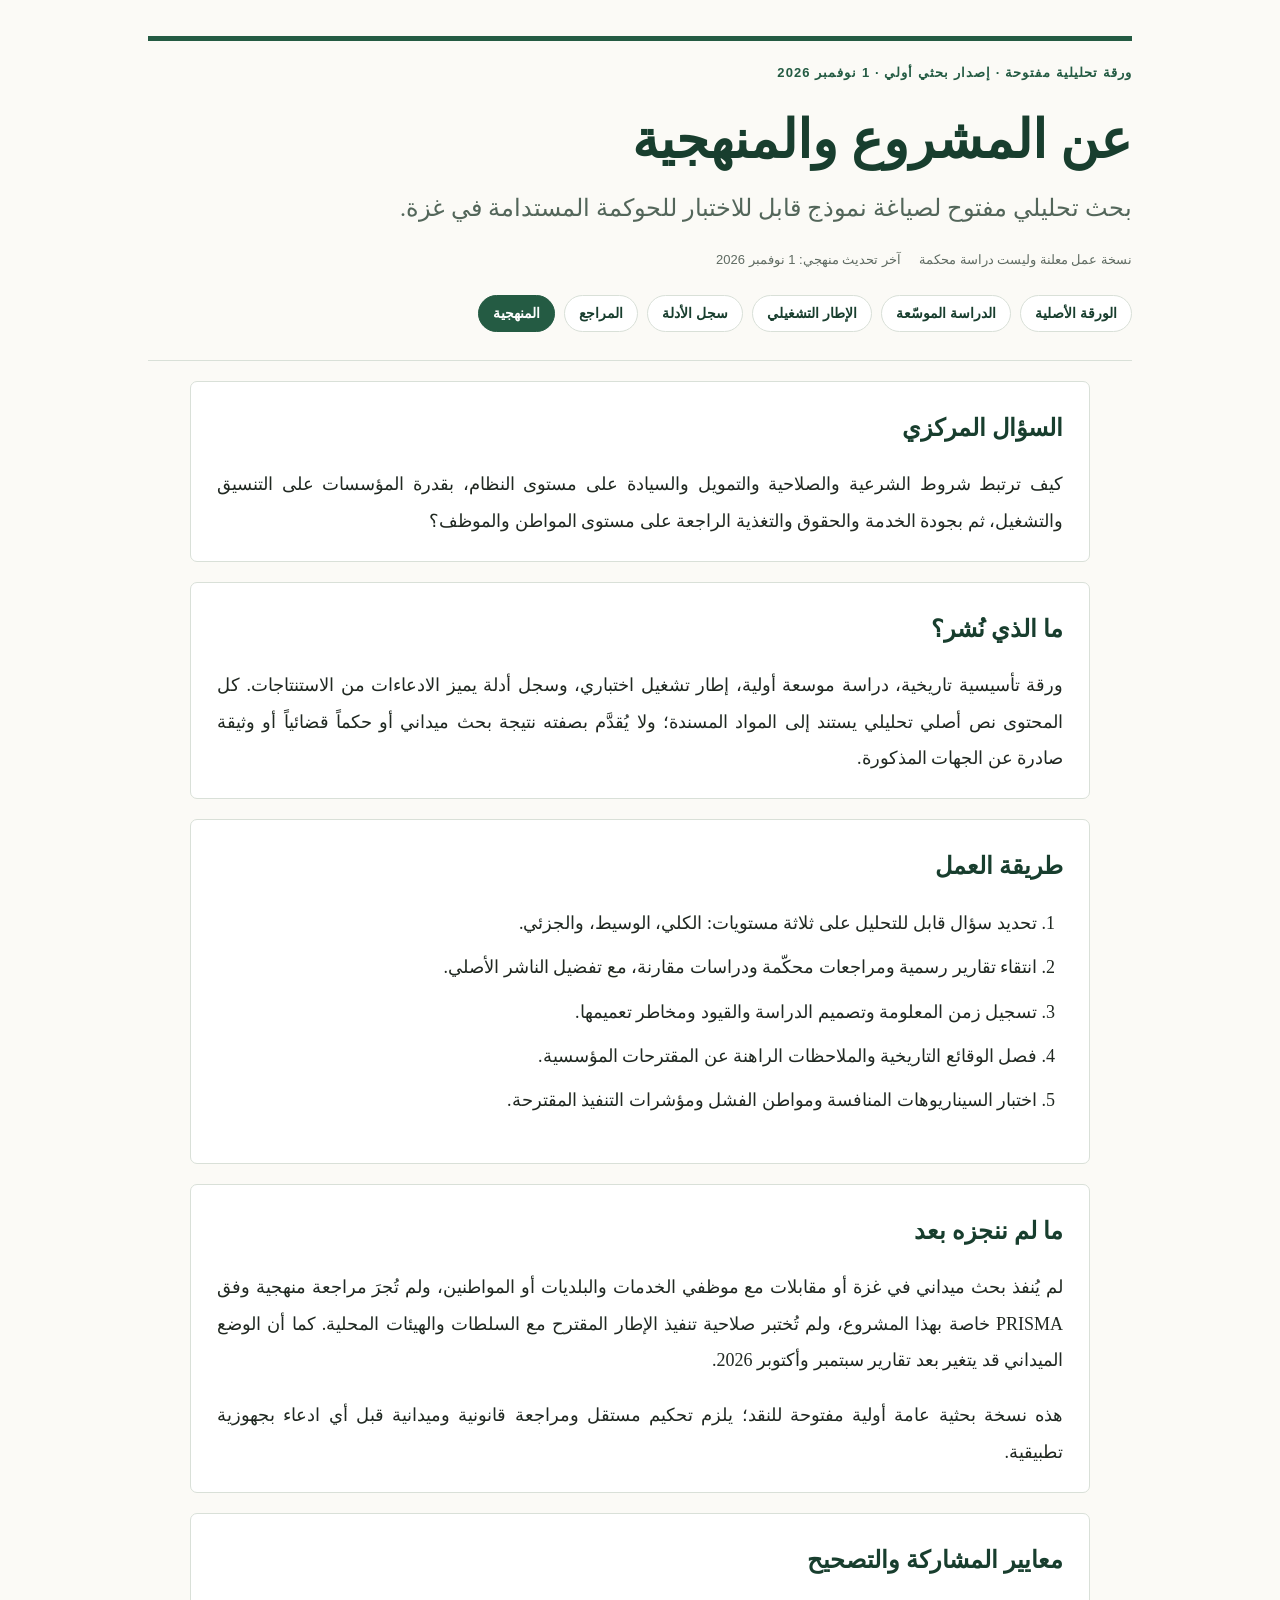
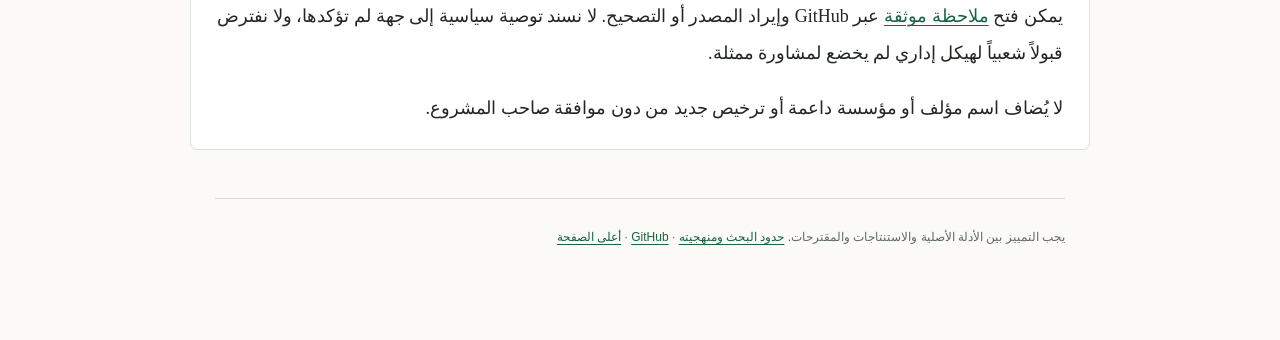
==== about.html @ b61ddbea "Publish research edition: about.html" ====
<!DOCTYPE html><html lang="ar" dir="rtl"><head>
<meta charset="UTF-8"><meta name="viewport" content="width=device-width, initial-scale=1.0">
<meta name="description" content="بحث تحليلي مفتوح لصياغة نموذج قابل للاختبار للحوكمة المستدامة في غزة."><meta name="color-scheme" content="light">
<meta property="og:type" content="article"><meta property="og:locale" content="ar_AR">
<meta property="og:title" content="عن المشروع والمنهجية">
<title>عن المشروع والمنهجية | غزة – الحوكمة المستدامة</title>
<link rel="stylesheet" href="assets/site.css"></head>
<body class="subpage" id="top"><div class="page-shell">
<header class="masthead"><p class="eyebrow">ورقة تحليلية مفتوحة · إصدار بحثي أولي · 1 نوفمبر 2026</p><h1>عن المشروع والمنهجية</h1><p class="subtitle">بحث تحليلي مفتوح لصياغة نموذج قابل للاختبار للحوكمة المستدامة في غزة.</p>
<div class="meta"><span>نسخة عمل معلنة وليست دراسة محكمة</span><span>آخر تحديث منهجي: 1 نوفمبر 2026</span></div></header>
<nav class="site-nav" aria-label="أقسام المشروع">
<a href="index.html">الورقة الأصلية</a>
<a href="governance.html">الدراسة الموسّعة</a>
<a href="roadmap.html">الإطار التشغيلي</a>
<a href="evidence.html">سجل الأدلة</a>
<a href="references.html">المراجع</a>
<a href="about.html" aria-current="page">المنهجية</a>
</nav><main><article><section class="content-panel"><h2>السؤال المركزي</h2><p>كيف ترتبط شروط الشرعية والصلاحية والتمويل والسيادة على مستوى النظام، بقدرة المؤسسات على التنسيق والتشغيل، ثم بجودة الخدمة والحقوق والتغذية الراجعة على مستوى المواطن والموظف؟</p></section>
<section class="content-panel"><h2>ما الذي نُشر؟</h2><p>ورقة تأسيسية تاريخية، دراسة موسعة أولية، إطار تشغيل اختباري، وسجل أدلة يميز الادعاءات من الاستنتاجات. كل المحتوى نص أصلي تحليلي يستند إلى المواد المسندة؛ ولا يُقدَّم بصفته نتيجة بحث ميداني أو حكماً قضائياً أو وثيقة صادرة عن الجهات المذكورة.</p></section>
<section class="content-panel"><h2>طريقة العمل</h2><ol><li>تحديد سؤال قابل للتحليل على ثلاثة مستويات: الكلي، الوسيط، والجزئي.</li><li>انتقاء تقارير رسمية ومراجعات محكّمة ودراسات مقارنة، مع تفضيل الناشر الأصلي.</li><li>تسجيل زمن المعلومة وتصميم الدراسة والقيود ومخاطر تعميمها.</li><li>فصل الوقائع التاريخية والملاحظات الراهنة عن المقترحات المؤسسية.</li><li>اختبار السيناريوهات المنافسة ومواطن الفشل ومؤشرات التنفيذ المقترحة.</li></ol></section>
<section class="content-panel"><h2>ما لم ننجزه بعد</h2><p>لم يُنفذ بحث ميداني في غزة أو مقابلات مع موظفي الخدمات والبلديات أو المواطنين، ولم تُجرَ مراجعة منهجية وفق PRISMA خاصة بهذا المشروع، ولم تُختبر صلاحية تنفيذ الإطار المقترح مع السلطات والهيئات المحلية. كما أن الوضع الميداني قد يتغير بعد تقارير سبتمبر وأكتوبر 2026.</p><p>هذه نسخة بحثية عامة أولية مفتوحة للنقد؛ يلزم تحكيم مستقل ومراجعة قانونية وميدانية قبل أي ادعاء بجهوزية تطبيقية.</p></section>
<section class="content-panel"><h2>معايير المشاركة والتصحيح</h2><p>يمكن فتح <a href="https://github.com/ibrahimhjkh-bot/gaza-foundational-institutional-capacity/issues/new">ملاحظة موثقة</a> عبر GitHub وإيراد المصدر أو التصحيح. لا نسند توصية سياسية إلى جهة لم تؤكدها، ولا نفترض قبولاً شعبياً لهيكل إداري لم يخضع لمشاورة ممثلة.</p><p>لا يُضاف اسم مؤلف أو مؤسسة داعمة أو ترخيص جديد من دون موافقة صاحب المشروع.</p></section></article></main>
<footer><p>يجب التمييز بين الأدلة الأصلية والاستنتاجات والمقترحات. <a href="about.html">حدود البحث ومنهجيته</a> · <a href="https://github.com/ibrahimhjkh-bot/gaza-foundational-institutional-capacity">GitHub</a> · <a href="#top">أعلى الصفحة</a></p></footer></div></body></html>
---- assets/site.css ----
:root {
      --ink: #202821;
      --muted: #5f6b62;
      --green: #245b43;
      --green-dark: #183e2e;
      --green-soft: #eaf1eb;
      --paper: #fbfaf6;
      --line: #d9e0d8;
      --link: #176342;
      --accent: #b58b4b;
      --white: #fff;
    }
    * { box-sizing: border-box; }
    html { scroll-behavior: smooth; }
    body {
      margin: 0;
      background: var(--paper);
      color: var(--ink);
      font-family: "Noto Naskh Arabic", "Amiri", "Geeza Pro", "Tahoma", serif;
      line-height: 2.02;
      font-size: 18px;
      text-rendering: optimizeLegibility;
    }
    a { color: var(--link); text-decoration-thickness: 1px; text-underline-offset: 3px; }
    a:hover { color: var(--green-dark); }
    .page-shell { max-width: 1040px; margin: 0 auto; padding: 36px 28px 80px; }
    .masthead {
      border-top: 5px solid var(--green);
      padding-top: 22px;
      margin-bottom: 42px;
    }
    .eyebrow {
      color: var(--green);
      font: 700 13px/1.6 Arial, sans-serif;
      letter-spacing: .08em;
      margin: 0 0 18px;
    }
    h1 {
      color: var(--green-dark);
      font-size: clamp(34px, 5vw, 53px);
      line-height: 1.45;
      font-weight: 800;
      margin: 0 0 8px;
    }
    .subtitle {
      color: #53665a;
      font-size: clamp(19px, 2.3vw, 24px);
      line-height: 1.8;
      margin: 0;
      max-width: 850px;
    }
    .meta {
      margin-top: 20px;
      color: var(--muted);
      font: 13px/1.6 Arial, sans-serif;
      display: flex;
      flex-wrap: wrap;
      gap: 8px 18px;
    }
    .thesis {
      border-right: 4px solid var(--accent);
      background: var(--green-soft);
      padding: 20px 24px;
      margin: 30px 0 34px;
      color: #26372b;
      font-size: 19px;
    }
    .thesis strong { color: var(--green-dark); }
    .toc {
      border: 1px solid var(--line);
      background: #fff;
      padding: 22px 26px;
      margin: 0 0 44px;
      border-radius: 7px;
    }
    .toc h2 { font-size: 21px; margin: 0 0 12px; color: var(--green-dark); }
    .toc ol { margin: 0; padding-right: 22px; columns: 2; column-gap: 44px; }
    .toc li { break-inside: avoid; margin: 3px 0; font-size: 16px; }
    article { max-width: 850px; margin: 0 auto; }
    article p { margin: 0 0 19px; text-align: justify; }
    h2.section-title {
      color: var(--green-dark);
      font-size: 29px;
      line-height: 1.55;
      margin: 55px 0 20px;
      padding-bottom: 10px;
      border-bottom: 1px solid var(--line);
      scroll-margin-top: 24px;
    }
    h3 {
      color: var(--green);
      font-size: 22px;
      line-height: 1.65;
      margin: 31px 0 12px;
      scroll-margin-top: 24px;
    }
    h4 { color: var(--green-dark); font-size: 19px; margin: 24px 0 8px; }
    ul, ol { padding-right: 26px; margin: 8px 0 22px; }
    li { margin: 7px 0; }
    .key-sentence {
      font-weight: 700;
      color: var(--green-dark);
      border-right: 3px solid var(--green);
      padding: 10px 18px 10px 0;
      margin: 24px 0;
    }
    .citation {
      white-space: nowrap;
      font: 700 12px/1 Arial, sans-serif;
      vertical-align: super;
      margin: 0 2px;
    }
    .citation a { text-decoration: none; border-bottom: 1px dotted var(--link); }
    .citation a:hover { border-bottom-style: solid; }
    .note {
      padding: 14px 18px;
      background: #f3f4ef;
      border: 1px solid var(--line);
      border-radius: 5px;
      margin: 22px 0;
      color: #4a564d;
      font-size: 15px;
    }
    .metrics {
      width: 100%;
      border-collapse: collapse;
      margin: 20px 0 28px;
      font-size: 16px;
      background: #fff;
    }
    .metrics th, .metrics td {
      border: 1px solid var(--line);
      padding: 10px 13px;
      text-align: right;
      vertical-align: top;
    }
    .metrics th { background: var(--green-soft); color: var(--green-dark); }
    .references {
      margin-top: 64px;
      padding-top: 26px;
      border-top: 4px solid var(--green);
    }
    .references h2 { color: var(--green-dark); font-size: 30px; margin: 0 0 8px; }
    .references-intro { color: var(--muted); font-size: 15px; margin-bottom: 24px; }
    .ref-list { list-style: none; padding: 0; margin: 0; }
    .ref-list li {
      padding: 16px 18px;
      margin: 0 0 12px;
      border: 1px solid var(--line);
      background: #fff;
      border-radius: 6px;
      scroll-margin-top: 20px;
      font-size: 15px;
      line-height: 1.85;
    }
    .ref-number { color: var(--green); font: 700 14px Arial, sans-serif; margin-left: 5px; }
    .ref-type {
      display: inline-block;
      color: #58675e;
      background: #f0f3ef;
      border-radius: 3px;
      padding: 1px 7px;
      font: 12px/1.8 Arial, sans-serif;
      margin: 0 4px 4px 0;
    }
    .ref-title { font-weight: 700; }
    .ref-meta { color: var(--muted); }
    .ref-links { margin-top: 5px; font-family: Arial, sans-serif; font-size: 13px; }
    .backlinks { margin-right: 10px; white-space: nowrap; }
    .backlinks a { text-decoration: none; margin-left: 5px; font-size: 13px; }
    .method-note { margin-top: 32px; padding: 18px 20px; background: #fff; border: 1px dashed #b8c7ba; font-size: 15px; }
    footer {
      max-width: 850px;
      margin: 48px auto 0;
      border-top: 1px solid var(--line);
      padding-top: 16px;
      color: var(--muted);
      font: 12px/1.8 Arial, sans-serif;
    }
    .top-link { display: inline-block; margin-top: 20px; font-size: 14px; }
    @media (max-width: 700px) {
      .page-shell { padding: 22px 17px 55px; }
      body { font-size: 16px; line-height: 1.95; }
      .toc ol { columns: 1; }
      h2.section-title { font-size: 25px; margin-top: 43px; }
      h3 { font-size: 20px; }
      .thesis { padding: 16px 18px; font-size: 17px; }
      .metrics { font-size: 14px; }
      .metrics th, .metrics td { padding: 8px; }
    }
    @media print {
      body { background: #fff; font-size: 12pt; }
      .page-shell { max-width: none; padding: 0; }
      .toc { break-after: page; }
      a { color: inherit; text-decoration: none; }
      .top-link { display: none; }
      h2, h3 { break-after: avoid; }
      .ref-list li { break-inside: avoid; }
    }
  
/* Companion-site navigation, cards and research-document layouts */
.site-nav{display:flex;flex-wrap:wrap;gap:9px;padding:12px 0 28px;margin:6px 0 20px;border-bottom:1px solid var(--line)}
.site-nav a{border:1px solid var(--line);border-radius:24px;padding:6px 14px;background:#fff;color:var(--green-dark);font:600 14px/1.65 Tahoma,Arial,sans-serif;text-decoration:none}
.site-nav a[aria-current="page"]{color:#fff;background:var(--green);border-color:var(--green)}
.subpage .masthead{margin-bottom:12px}
.subpage article{max-width:900px}
.intro-panel{padding:20px 24px;background:var(--green-soft);border-right:4px solid var(--accent);margin:22px 0 30px}
.content-panel{border:1px solid var(--line);border-radius:7px;background:#fff;padding:22px 26px;margin:20px 0}
.content-panel h2,.phase-card h2{color:var(--green-dark);margin:0 0 14px;font-size:24px}
.content-panel h3{margin:12px 0 8px}
.content-panel p:last-child{margin-bottom:0}
.kicker{font-size:13px;font-weight:700;color:var(--green);letter-spacing:.02em}
.evidence-entry{border-top:1px solid var(--line);padding:22px 0}
.evidence-entry:first-child{border-top:0}
.evidence-entry h3{font-size:20px;color:var(--green-dark);margin:5px 0 8px}
.evidence-entry p{margin:7px 0;text-align:right}
.evidence-entry .details{font-size:15px;color:var(--muted)}
.label-type{display:inline-block;border-radius:3px;padding:2px 8px;font-size:13px;background:var(--green-soft);color:var(--green-dark);margin-left:8px}
.phase-card{background:white;border:1px solid var(--line);border-right:4px solid var(--green);border-radius:6px;padding:23px;margin:22px 0}
.phase-card h3{font-size:18px;margin:16px 0 7px}
.phase-card ul,.content-panel ul{padding-right:23px}
.phase-card li,.content-panel li{margin:8px 0}
.warning-note{background:#fffaf1;border-right:4px solid var(--accent);padding:16px 20px;margin:20px 0}
.figure-grid{display:grid;grid-template-columns:repeat(auto-fit,minmax(210px,1fr));gap:12px;margin:22px 0}
.figure-cell{border:1px solid var(--line);border-radius:6px;background:#fff;padding:16px}
.figure-cell strong{display:block;color:var(--green-dark)}
.small-muted{color:var(--muted);font-size:15px}
.ref-list a{overflow-wrap:anywhere}
@media(max-width:680px){.site-nav{gap:5px}.site-nav a{padding:5px 10px;font-size:12px}.content-panel,.phase-card{padding:16px}.page-shell{padding:18px 16px 46px}}
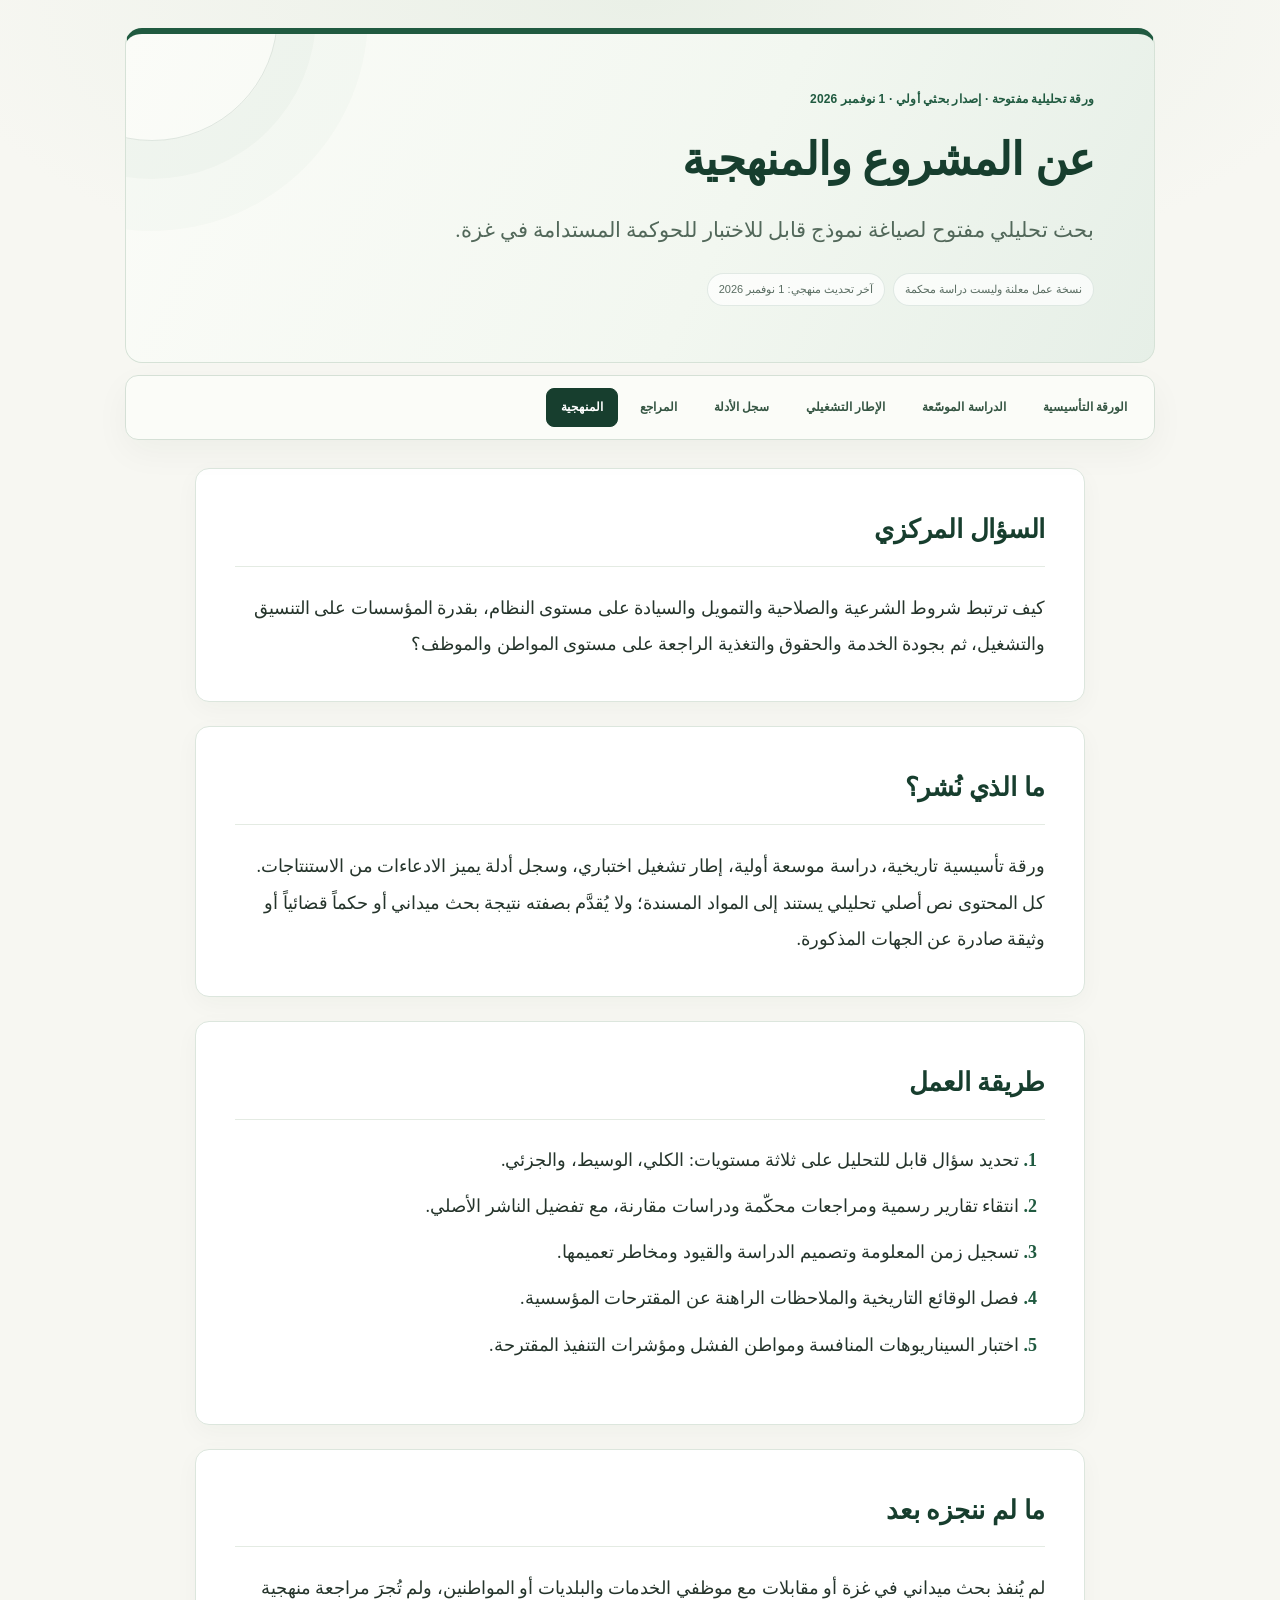
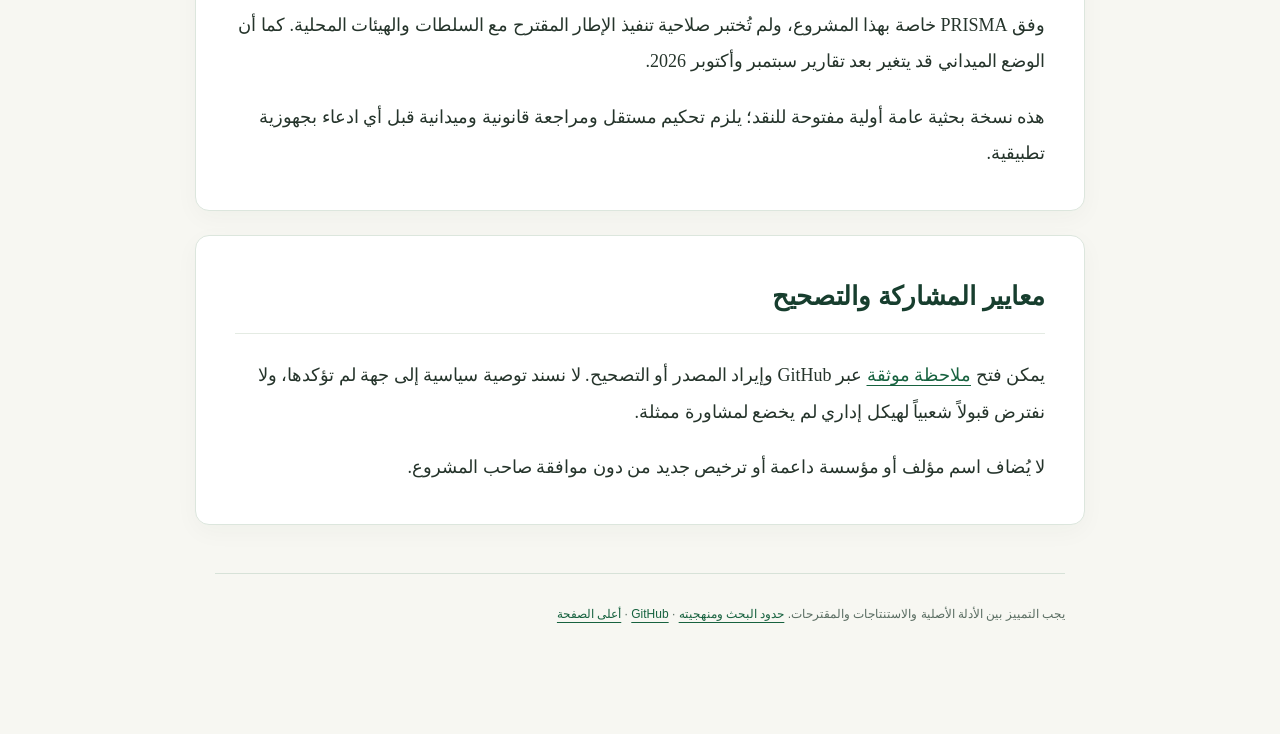
==== commit 31ee7479: "Apply research reader layout updates to about.html" ====
--- a/about.html
+++ b/about.html
@@ -5,17 +5,17 @@
 <meta property="og:title" content="عن المشروع والمنهجية">
 <title>عن المشروع والمنهجية | غزة – الحوكمة المستدامة</title>
 <link rel="stylesheet" href="assets/site.css"></head>
-<body class="subpage" id="top"><div class="page-shell">
+<body class="subpage" id="top"><a class="skip-link" href="#main-content">تجاوز التنقل إلى المحتوى</a><div class="page-shell">
 <header class="masthead"><p class="eyebrow">ورقة تحليلية مفتوحة · إصدار بحثي أولي · 1 نوفمبر 2026</p><h1>عن المشروع والمنهجية</h1><p class="subtitle">بحث تحليلي مفتوح لصياغة نموذج قابل للاختبار للحوكمة المستدامة في غزة.</p>
 <div class="meta"><span>نسخة عمل معلنة وليست دراسة محكمة</span><span>آخر تحديث منهجي: 1 نوفمبر 2026</span></div></header>
 <nav class="site-nav" aria-label="أقسام المشروع">
-<a href="index.html">الورقة الأصلية</a>
+<a href="index.html">الورقة التأسيسية</a>
 <a href="governance.html">الدراسة الموسّعة</a>
 <a href="roadmap.html">الإطار التشغيلي</a>
 <a href="evidence.html">سجل الأدلة</a>
 <a href="references.html">المراجع</a>
 <a href="about.html" aria-current="page">المنهجية</a>
-</nav><main><article><section class="content-panel"><h2>السؤال المركزي</h2><p>كيف ترتبط شروط الشرعية والصلاحية والتمويل والسيادة على مستوى النظام، بقدرة المؤسسات على التنسيق والتشغيل، ثم بجودة الخدمة والحقوق والتغذية الراجعة على مستوى المواطن والموظف؟</p></section>
+</nav><main id="main-content"><article><section class="content-panel"><h2>السؤال المركزي</h2><p>كيف ترتبط شروط الشرعية والصلاحية والتمويل والسيادة على مستوى النظام، بقدرة المؤسسات على التنسيق والتشغيل، ثم بجودة الخدمة والحقوق والتغذية الراجعة على مستوى المواطن والموظف؟</p></section>
 <section class="content-panel"><h2>ما الذي نُشر؟</h2><p>ورقة تأسيسية تاريخية، دراسة موسعة أولية، إطار تشغيل اختباري، وسجل أدلة يميز الادعاءات من الاستنتاجات. كل المحتوى نص أصلي تحليلي يستند إلى المواد المسندة؛ ولا يُقدَّم بصفته نتيجة بحث ميداني أو حكماً قضائياً أو وثيقة صادرة عن الجهات المذكورة.</p></section>
 <section class="content-panel"><h2>طريقة العمل</h2><ol><li>تحديد سؤال قابل للتحليل على ثلاثة مستويات: الكلي، الوسيط، والجزئي.</li><li>انتقاء تقارير رسمية ومراجعات محكّمة ودراسات مقارنة، مع تفضيل الناشر الأصلي.</li><li>تسجيل زمن المعلومة وتصميم الدراسة والقيود ومخاطر تعميمها.</li><li>فصل الوقائع التاريخية والملاحظات الراهنة عن المقترحات المؤسسية.</li><li>اختبار السيناريوهات المنافسة ومواطن الفشل ومؤشرات التنفيذ المقترحة.</li></ol></section>
 <section class="content-panel"><h2>ما لم ننجزه بعد</h2><p>لم يُنفذ بحث ميداني في غزة أو مقابلات مع موظفي الخدمات والبلديات أو المواطنين، ولم تُجرَ مراجعة منهجية وفق PRISMA خاصة بهذا المشروع، ولم تُختبر صلاحية تنفيذ الإطار المقترح مع السلطات والهيئات المحلية. كما أن الوضع الميداني قد يتغير بعد تقارير سبتمبر وأكتوبر 2026.</p><p>هذه نسخة بحثية عامة أولية مفتوحة للنقد؛ يلزم تحكيم مستقل ومراجعة قانونية وميدانية قبل أي ادعاء بجهوزية تطبيقية.</p></section>
--- a/assets/site.css
+++ b/assets/site.css
@@ -228,3 +228,325 @@
 .small-muted{color:var(--muted);font-size:15px}
 .ref-list a{overflow-wrap:anywhere}
 @media(max-width:680px){.site-nav{gap:5px}.site-nav a{padding:5px 10px;font-size:12px}.content-panel,.phase-card{padding:16px}.page-shell{padding:18px 16px 46px}}
+
+
+/* ------------------------------------------------------------
+   Editorial design refresh v2 — Arabic research reader
+   Fonts are system fallbacks: no third-party downloads required
+   ------------------------------------------------------------ */
+:root {
+  --ink: #25342b;
+  --muted: #5a6d62;
+  --green: #205a40;
+  --green-dark: #173e2e;
+  --green-soft: #ecf3ed;
+  --paper: #f7f7f2;
+  --line: #d7e2d8;
+  --link: #17623f;
+  --accent: #b4945c;
+  --white: #fff;
+  --surface: #ffffff;
+  --soft-shadow: 0 12px 35px rgba(17, 49, 34, .045);
+}
+html { scroll-padding-top: 104px; }
+body {
+  background:
+    radial-gradient(ellipse 80% 450px at 50% 0%, #eaf0e7 0%, transparent 70%),
+    var(--paper);
+  font-family: "Noto Naskh Arabic", "Amiri", "Geeza Pro", "Tahoma", serif;
+  font-size: 18px;
+  line-height: 1.95;
+  -webkit-font-smoothing: antialiased;
+  overflow-wrap: break-word;
+}
+a { text-decoration-thickness: 1px; text-underline-offset: 4px; }
+a:focus-visible { outline: 3px solid var(--accent); outline-offset: 3px; border-radius: 3px; }
+.page-shell { max-width: 1100px; padding: 28px 35px 96px; }
+.masthead {
+  position: relative;
+  overflow: hidden;
+  padding: clamp(28px, 4.5vw, 56px) clamp(22px, 5vw, 60px);
+  margin: 0 0 20px;
+  border: 1px solid #d6e2d7;
+  border-block-start: 6px solid var(--green);
+  border-radius: 17px;
+  background: linear-gradient(115deg, #fbfcf8 0%, #f2f7f0 58%, #e6efe7 100%);
+}
+.masthead::after {
+  content: "";
+  position: absolute;
+  width: 250px; height: 250px;
+  inset-inline-end: -100px;
+  inset-block-start: -145px;
+  border: 1px solid rgba(32,90,64,.13);
+  border-radius: 50%;
+  box-shadow: 0 0 0 38px rgba(32,90,64,.025), 0 0 0 90px rgba(32,90,64,.02);
+  pointer-events: none;
+}
+.masthead > * { position: relative; z-index: 1; }
+.eyebrow {
+  font-family: "Noto Sans Arabic", Tahoma, sans-serif;
+  font-size: 12px;
+  font-weight: 750;
+  letter-spacing: .015em;
+  margin: 0 0 15px;
+}
+h1 {
+  max-width: 900px;
+  font-family: "Noto Sans Arabic", "Noto Kufi Arabic", Tahoma, sans-serif;
+  font-size: clamp(28px, 3.7vw, 45px);
+  font-weight: 800;
+  line-height: 1.62;
+  letter-spacing: -.02em;
+  margin: 0 0 14px;
+}
+.subtitle { font-size: clamp(18px, 2vw, 21px); line-height: 1.9; color: #52685a; }
+.meta {
+  gap: 8px;
+  margin-top: 22px;
+  font-family: "Noto Sans Arabic", Tahoma, sans-serif;
+  font-size: 11px;
+  line-height: 1.7;
+}
+.meta span {
+  background: rgba(255,255,255,.7);
+  border: 1px solid rgba(32,90,64,.12);
+  padding: 6px 11px;
+  border-radius: 999px;
+}
+.site-nav {
+  position: sticky;
+  top: 0;
+  z-index: 15;
+  display: flex;
+  flex-wrap: wrap;
+  align-items: center;
+  gap: 7px;
+  margin: 0 0 28px;
+  padding: 12px;
+  border: 1px solid #d5e0d6;
+  border-radius: 13px;
+  background: rgba(251, 252, 248, .95);
+  box-shadow: var(--soft-shadow);
+  backdrop-filter: blur(14px);
+  -webkit-backdrop-filter: blur(14px);
+}
+.site-nav a {
+  font-family: "Noto Sans Arabic", Tahoma, sans-serif;
+  font-size: 12px;
+  font-weight: 650;
+  line-height: 1.75;
+  color: #355543;
+  padding: 8px 14px;
+  border: 1px solid transparent;
+  border-radius: 8px;
+  background: transparent;
+  white-space: nowrap;
+  transition: background-color .15s ease, color .15s ease;
+}
+.site-nav a:hover { background: #edf4ec; text-decoration: none; }
+.site-nav a[aria-current="page"] { background: var(--green-dark); border-color: var(--green-dark); color: white; }
+main, article { min-width: 0; }
+article { max-width: 890px; }
+.subpage article { max-width: 890px; }
+article p {
+  text-align: start;
+  line-height: 2.02;
+  margin: 0 0 19px;
+}
+.intro-panel, .thesis {
+  border: 1px solid #d4e2d6;
+  border-inline-start: 4px solid var(--accent);
+  border-right: 4px solid var(--accent);
+  background: linear-gradient(115deg, #f0f5ec, #f7f9f4);
+  color: #2c4535;
+  padding: 24px 28px;
+  border-radius: 11px;
+  margin: 22px 0 30px;
+  font-size: 18px;
+  line-height: 2;
+}
+.thesis { border-inline-start-color: var(--green); border-right-color: var(--green); }
+.intro-panel p:last-child { margin-bottom: 0; }
+.intro-panel a { font-weight: 700; }
+.toc {
+  border-color: #d8e2d9;
+  border-radius: 12px;
+  padding: 24px 28px;
+  box-shadow: var(--soft-shadow);
+  margin: 24px 0 44px;
+}
+.toc h2 {
+  font-family: "Noto Sans Arabic", Tahoma, sans-serif;
+  color: var(--green-dark);
+  font-size: 18px;
+  margin: 0 0 15px;
+}
+.toc ol {
+  columns: initial;
+  display: grid;
+  grid-template-columns: repeat(2, minmax(0, 1fr));
+  gap: 8px 20px;
+  margin: 0;
+  padding-inline-start: 26px;
+  padding-right: 26px;
+}
+.toc li { margin: 0; padding: 1px 0; font-size: 16px; break-inside: avoid; }
+.toc li a { text-decoration: none; }
+.toc li a:hover { text-decoration: underline; }
+h2, h3, h4 { scroll-margin-top: 118px; }
+h2.section-title, .content-panel h2, .references h2 {
+  font-family: "Noto Sans Arabic", Tahoma, sans-serif;
+  font-weight: 780;
+  letter-spacing: -.01em;
+}
+h2.section-title {
+  margin-top: 60px;
+  font-size: clamp(22px, 2.8vw, 28px);
+  line-height: 1.65;
+  border-bottom: 1px solid var(--line);
+  padding-block-end: 15px;
+}
+.content-panel {
+  background: var(--surface);
+  border: 1px solid #dce6dd;
+  border-radius: 14px;
+  padding: clamp(24px, 4vw, 39px);
+  margin: 0 0 24px;
+  box-shadow: 0 7px 25px rgba(30, 63, 41, .035);
+  scroll-margin-top: 108px;
+}
+.content-panel h2 {
+  border-bottom: 1px solid #e4ebe3;
+  padding-bottom: 15px;
+  margin-bottom: 23px;
+  font-size: clamp(21px, 2.5vw, 26px);
+  line-height: 1.65;
+}
+.content-panel h3 {
+  font-family: "Noto Sans Arabic", Tahoma, sans-serif;
+  font-size: 19px;
+  margin: 25px 0 10px;
+}
+.content-panel p:last-child { margin-bottom: 0; }
+.content-panel ol, .content-panel ul { padding-right: 26px; }
+.content-panel li { margin: 11px 0; }
+.content-panel li::marker { color: var(--green); font-weight: bold; }
+.key-sentence { background: #f0f5ee; border-radius: 0 9px 9px 0; padding: 14px 21px; }
+.warning-note, .method-note, .note {
+  border: 1px solid #e7dcc8;
+  border-inline-start: 4px solid var(--accent);
+  background: #fffcf5;
+  border-radius: 10px;
+  padding: 20px 23px;
+  margin: 26px 0;
+  font-size: 16px;
+  line-height: 1.95;
+}
+.figure-grid { grid-template-columns: repeat(3, minmax(0,1fr)); gap: 13px; }
+.figure-cell {
+  min-width: 0;
+  border: 1px solid #cddfd0;
+  background: linear-gradient(155deg,#f8faf7,#ecf3ed);
+  border-radius: 12px;
+  padding: 19px 18px;
+  line-height: 1.85;
+}
+.figure-cell strong {
+  font-family: "Noto Sans Arabic", Tahoma, sans-serif;
+  font-size: 17px;
+  margin-bottom: 7px;
+}
+.research-lens { display: grid; grid-template-columns: repeat(3,minmax(0,1fr)); gap: 12px; margin: 28px 0 34px; }
+.research-lens a {
+  display: block;
+  text-decoration: none;
+  border: 1px solid #cbdccf;
+  background: #fff;
+  border-radius: 13px;
+  padding: 19px 18px;
+  box-shadow: var(--soft-shadow);
+  transition: transform .17s ease, border-color .17s ease;
+}
+.research-lens a:hover { transform: translateY(-2px); border-color: var(--green); }
+.research-lens strong { display:block; color:var(--green-dark); font:750 16px/1.7 "Noto Sans Arabic",Tahoma,sans-serif; }
+.research-lens span { display:block; margin: 5px 0 0; color: var(--muted); font-size: 14px; line-height: 1.8; }
+.research-lens small { color:var(--accent);font:700 11px/1.7 Arial,sans-serif; letter-spacing:.06em; }
+.table-scroll { width:100%; max-width:100%; overflow-x:auto; -webkit-overflow-scrolling:touch; border-radius:9px; margin:20px 0 28px; }
+.table-scroll:focus-visible { outline: 3px solid var(--accent); outline-offset: 2px; }
+.metrics { margin:0; width:100%; min-width:590px; border-collapse:separate; border-spacing:0; }
+.metrics th, .metrics td { padding:13px 16px; border-color:#d9e4da; line-height:1.8; }
+.metrics th { font-family:"Noto Sans Arabic",Tahoma,sans-serif; font-size:13px; background:#eaf2e9; color:#224b34; }
+.metrics td { background:#fff; }
+.metrics tr:nth-child(even) td { background:#fafbf8; }
+.references { margin-top:45px; border-top:3px solid #39734f; }
+.ref-list li, .evidence-entry {
+  scroll-margin-top:110px;
+  border-color:#dae3da;
+  border-radius:10px;
+}
+.ref-list li { padding:22px 23px; margin-bottom:14px; overflow-wrap:anywhere; }
+.ref-links { font-family:"Noto Sans Arabic",Arial,sans-serif; line-height:2; }
+.ref-title, .ref-meta { overflow-wrap:anywhere; }
+.backlinks { white-space:normal; display:inline; margin-right:8px; }
+.backlinks a { display:inline-block; min-width:20px; margin:2px 3px; }
+.citation { white-space:normal; font-family:Arial,sans-serif; line-height:1.9; }
+.citation a, .evidence-ref {
+  color:var(--green);
+  background:#e9f2e9;
+  border:1px solid #d3e4d3;
+  border-radius:4px;
+  padding:2px 4px;
+  text-decoration:none;
+}
+.evidence-entry { padding:24px 0; }
+.evidence-entry h3 { font-family:"Noto Sans Arabic",Tahoma,sans-serif; line-height:1.6; }
+.evidence-entry p { text-align:start; }
+footer { font-family:"Noto Sans Arabic",Tahoma,sans-serif; font-size:12px; line-height:2; }
+.skip-link { position:absolute; top:-100px; inset-inline-start:16px; z-index:100; background:#183e2e; color:#fff; padding:8px 16px; border-radius:6px; }
+.skip-link:focus { top:8px; color:#fff; }
+@media (max-width: 800px) {
+  .page-shell { padding: 18px 18px 65px; }
+  .site-nav { flex-wrap:nowrap; overflow-x:auto; scrollbar-width:thin; border-radius:10px; padding:8px; }
+  .site-nav a { padding:7px 11px; font-size:12px; flex:0 0 auto; }
+  .masthead { padding:25px 22px; border-radius:12px; }
+  .figure-grid,.research-lens { grid-template-columns:1fr; }
+  .research-lens a { padding:13px 16px; }
+  .research-lens span { margin:2px 0 0; }
+  .meta { gap:5px; }
+  .toc ol { grid-template-columns:1fr; }
+}
+@media (max-width: 600px) {
+  html { scroll-padding-top:95px; }
+  body { font-size:17px; }
+  .page-shell { padding:12px 12px 54px; }
+  .masthead { padding:22px 19px; }
+  .masthead::after { display:none; }
+  h1 { font-size:clamp(26px,7vw,33px); line-height:1.62; }
+  .subtitle { font-size:17px; }
+  .meta span { font-size:10px; }
+  .intro-panel, .thesis { padding:17px 19px; font-size:17px; }
+  .content-panel { padding:20px 17px; margin-bottom:16px; border-radius:11px; }
+  .content-panel h2 { font-size:21px; }
+  .toc { padding:19px 18px; }
+  .toc li { font-size:15px; }
+  .ref-list li { padding:15px 14px; }
+  .table-scroll .metrics { min-width:630px; font-size:14px; }
+  .site-nav { margin-bottom:19px; }
+  article p { line-height:1.98; }
+}
+@media (prefers-reduced-motion: reduce) {
+  *,*::before,*::after { scroll-behavior:auto !important; transition:none !important; }
+}
+@media print {
+  body { background:#fff; color:#111; font-size:12pt; }
+  .masthead { border:0; border-bottom:2px solid #173e2e; border-radius:0; background:#fff; padding:0 0 15px; }
+  .masthead::after, .site-nav, .skip-link, .research-lens { display:none !important; }
+  .page-shell { padding:0; max-width:none; }
+  .content-panel { border:0; box-shadow:none; padding:12px 0; }
+  .table-scroll { overflow:visible; }
+  .metrics { min-width:0; }
+  .ref-list li { break-inside:avoid; }
+  .toc { break-after:auto; }
+}
+
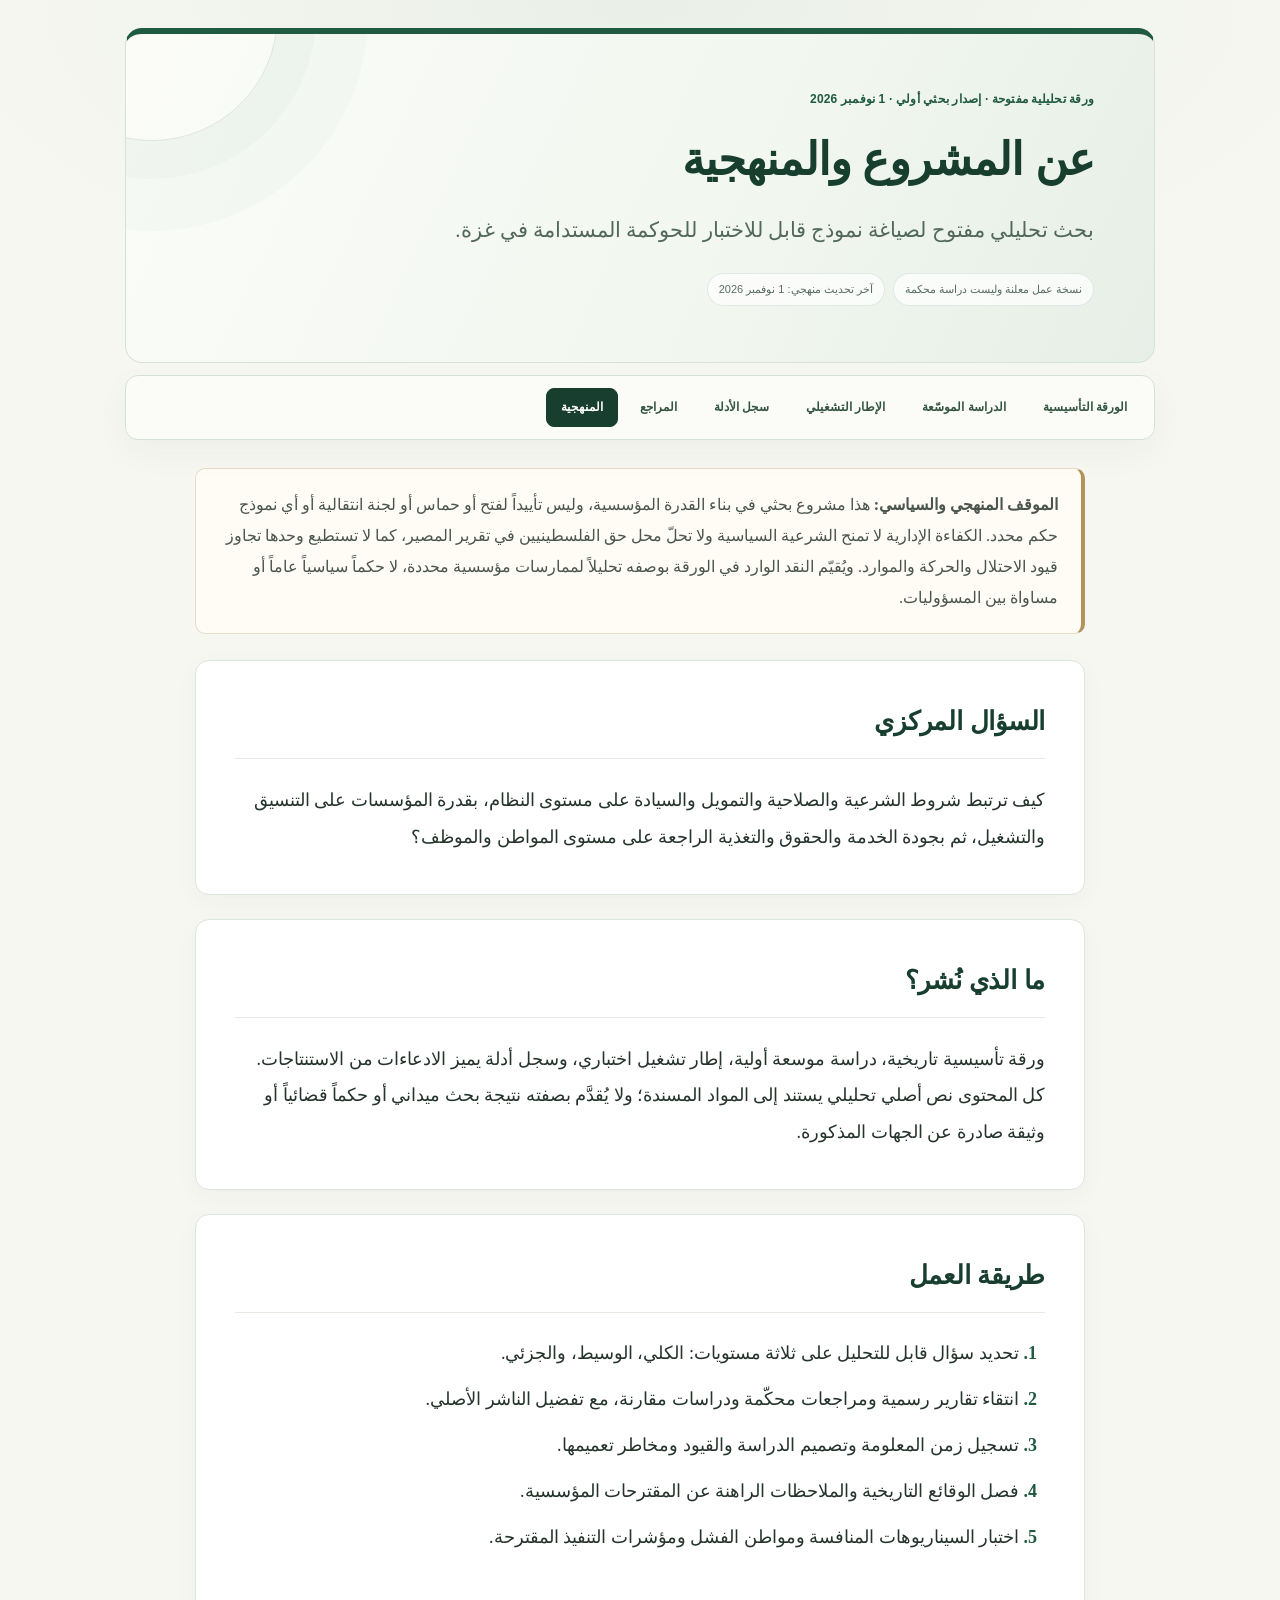
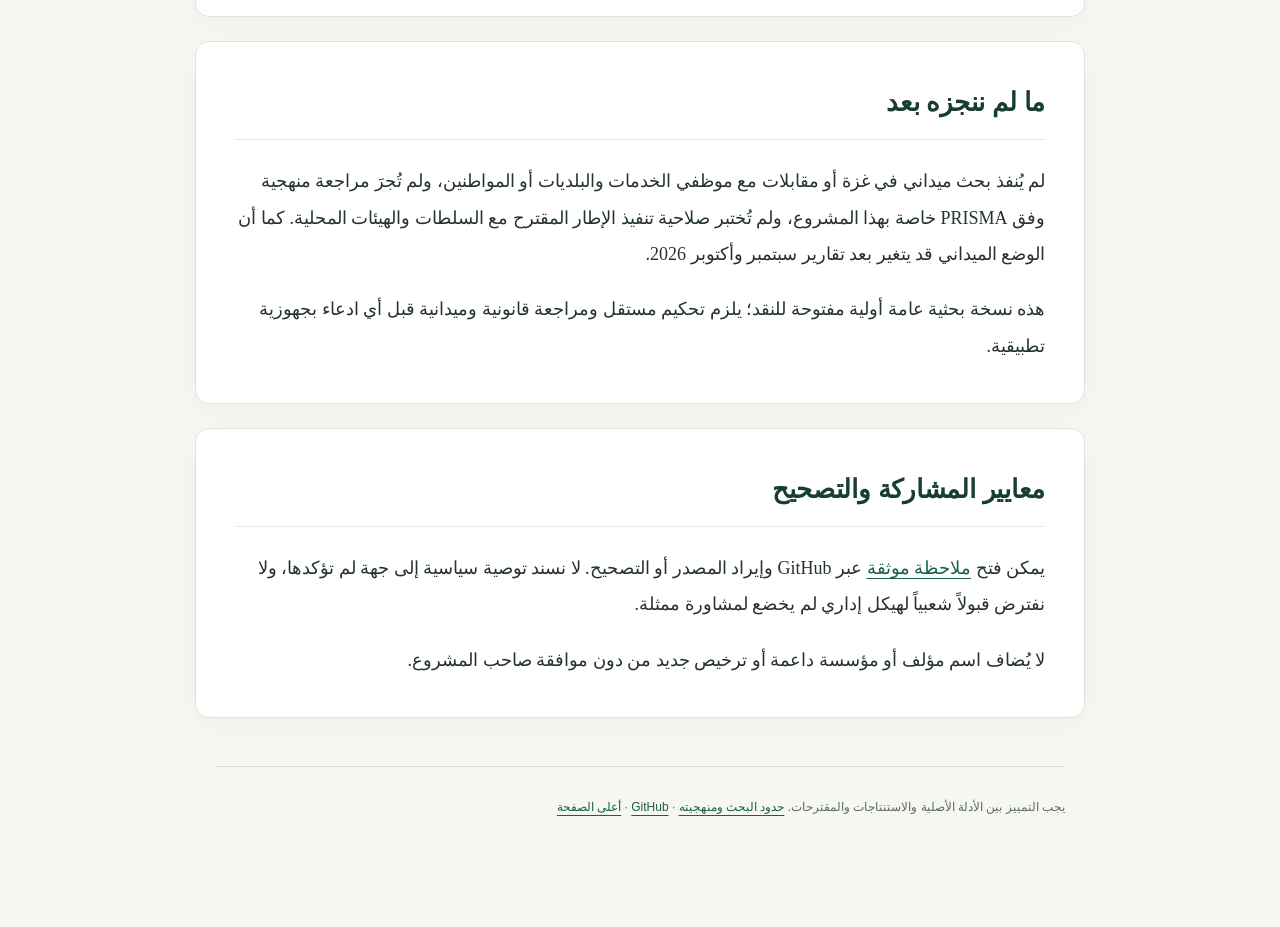
==== commit 7766e172: "Align about.html with institutional-capacity scope and political safeguards" ====
--- a/about.html
+++ b/about.html
@@ -15,7 +15,7 @@
 <a href="evidence.html">سجل الأدلة</a>
 <a href="references.html">المراجع</a>
 <a href="about.html" aria-current="page">المنهجية</a>
-</nav><main id="main-content"><article><section class="content-panel"><h2>السؤال المركزي</h2><p>كيف ترتبط شروط الشرعية والصلاحية والتمويل والسيادة على مستوى النظام، بقدرة المؤسسات على التنسيق والتشغيل، ثم بجودة الخدمة والحقوق والتغذية الراجعة على مستوى المواطن والموظف؟</p></section>
+</nav><main id="main-content"><article><div class="note"><strong>الموقف المنهجي والسياسي:</strong> هذا مشروع بحثي في بناء القدرة المؤسسية، وليس تأييداً لفتح أو حماس أو لجنة انتقالية أو أي نموذج حكم محدد. الكفاءة الإدارية لا تمنح الشرعية السياسية ولا تحلّ محل حق الفلسطينيين في تقرير المصير، كما لا تستطيع وحدها تجاوز قيود الاحتلال والحركة والموارد. ويُقيّم النقد الوارد في الورقة بوصفه تحليلاً لممارسات مؤسسية محددة، لا حكماً سياسياً عاماً أو مساواة بين المسؤوليات.</div><section class="content-panel"><h2>السؤال المركزي</h2><p>كيف ترتبط شروط الشرعية والصلاحية والتمويل والسيادة على مستوى النظام، بقدرة المؤسسات على التنسيق والتشغيل، ثم بجودة الخدمة والحقوق والتغذية الراجعة على مستوى المواطن والموظف؟</p></section>
 <section class="content-panel"><h2>ما الذي نُشر؟</h2><p>ورقة تأسيسية تاريخية، دراسة موسعة أولية، إطار تشغيل اختباري، وسجل أدلة يميز الادعاءات من الاستنتاجات. كل المحتوى نص أصلي تحليلي يستند إلى المواد المسندة؛ ولا يُقدَّم بصفته نتيجة بحث ميداني أو حكماً قضائياً أو وثيقة صادرة عن الجهات المذكورة.</p></section>
 <section class="content-panel"><h2>طريقة العمل</h2><ol><li>تحديد سؤال قابل للتحليل على ثلاثة مستويات: الكلي، الوسيط، والجزئي.</li><li>انتقاء تقارير رسمية ومراجعات محكّمة ودراسات مقارنة، مع تفضيل الناشر الأصلي.</li><li>تسجيل زمن المعلومة وتصميم الدراسة والقيود ومخاطر تعميمها.</li><li>فصل الوقائع التاريخية والملاحظات الراهنة عن المقترحات المؤسسية.</li><li>اختبار السيناريوهات المنافسة ومواطن الفشل ومؤشرات التنفيذ المقترحة.</li></ol></section>
 <section class="content-panel"><h2>ما لم ننجزه بعد</h2><p>لم يُنفذ بحث ميداني في غزة أو مقابلات مع موظفي الخدمات والبلديات أو المواطنين، ولم تُجرَ مراجعة منهجية وفق PRISMA خاصة بهذا المشروع، ولم تُختبر صلاحية تنفيذ الإطار المقترح مع السلطات والهيئات المحلية. كما أن الوضع الميداني قد يتغير بعد تقارير سبتمبر وأكتوبر 2026.</p><p>هذه نسخة بحثية عامة أولية مفتوحة للنقد؛ يلزم تحكيم مستقل ومراجعة قانونية وميدانية قبل أي ادعاء بجهوزية تطبيقية.</p></section>
